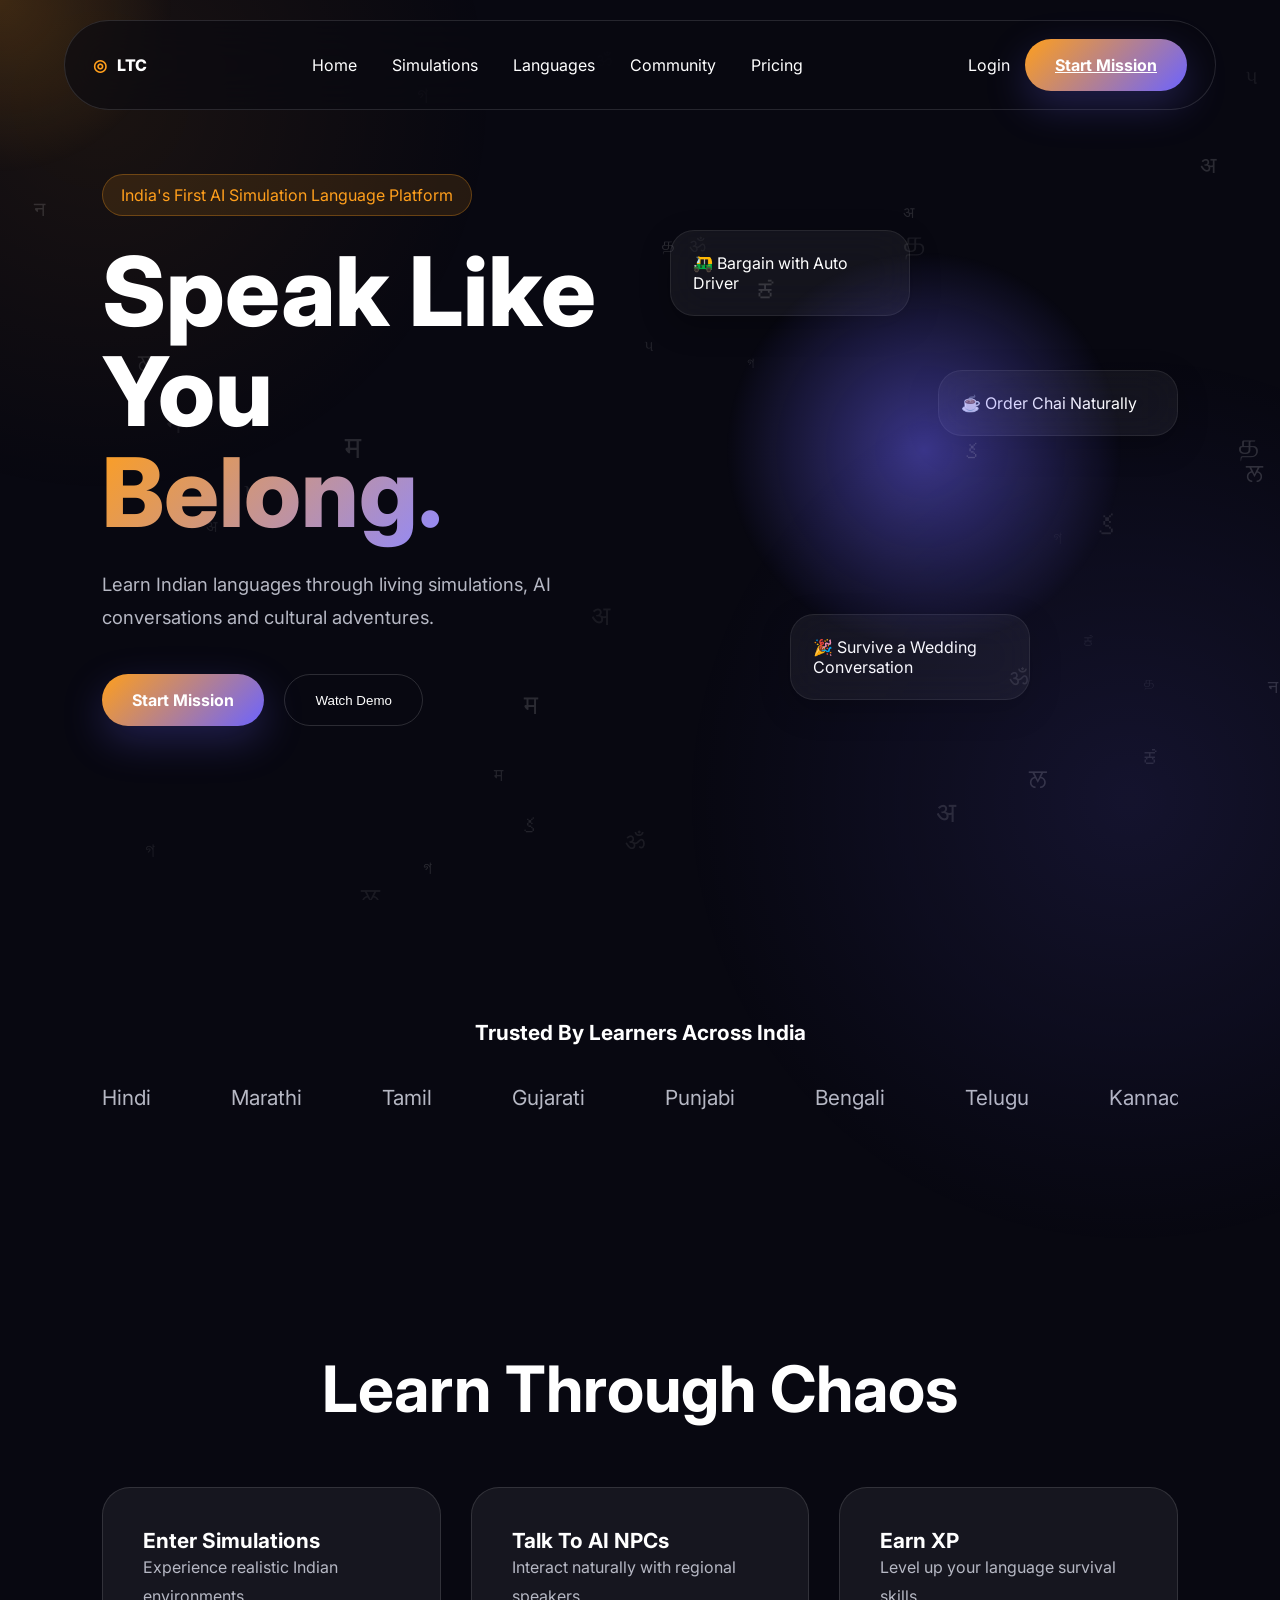
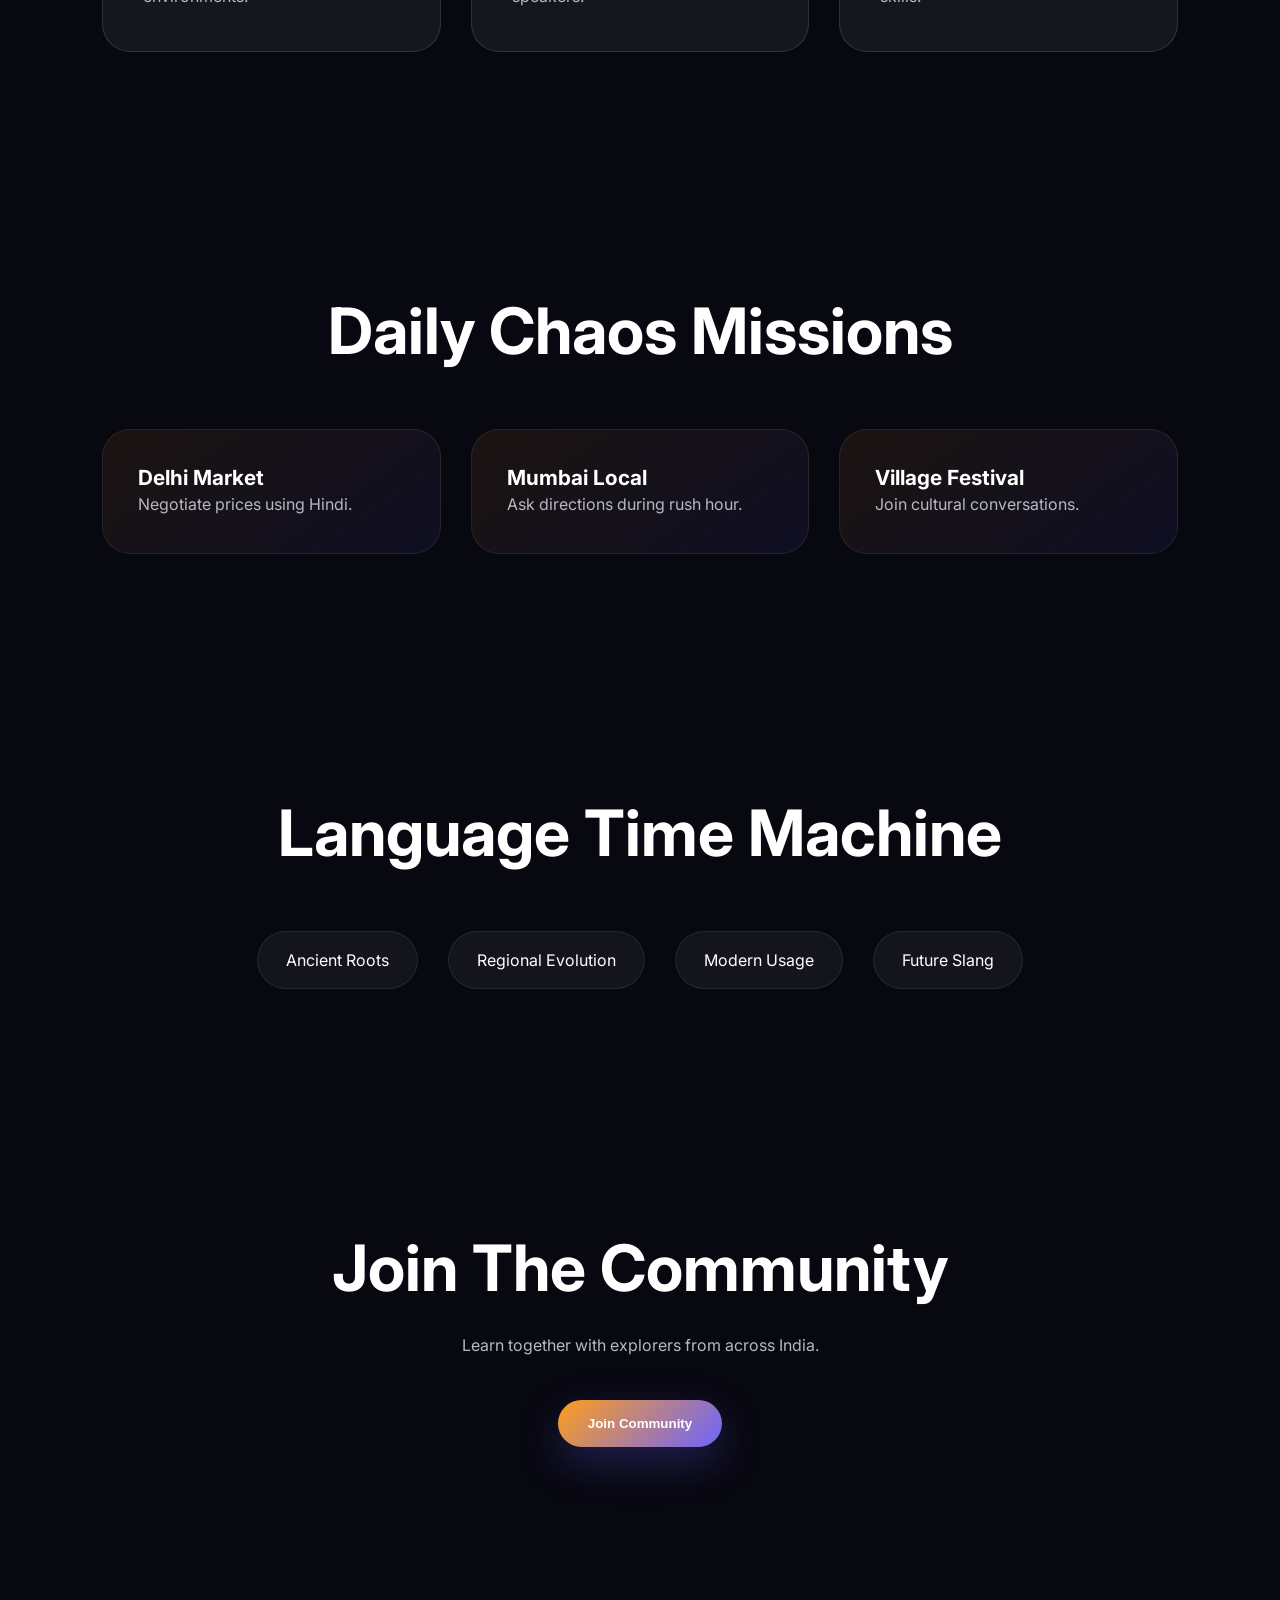
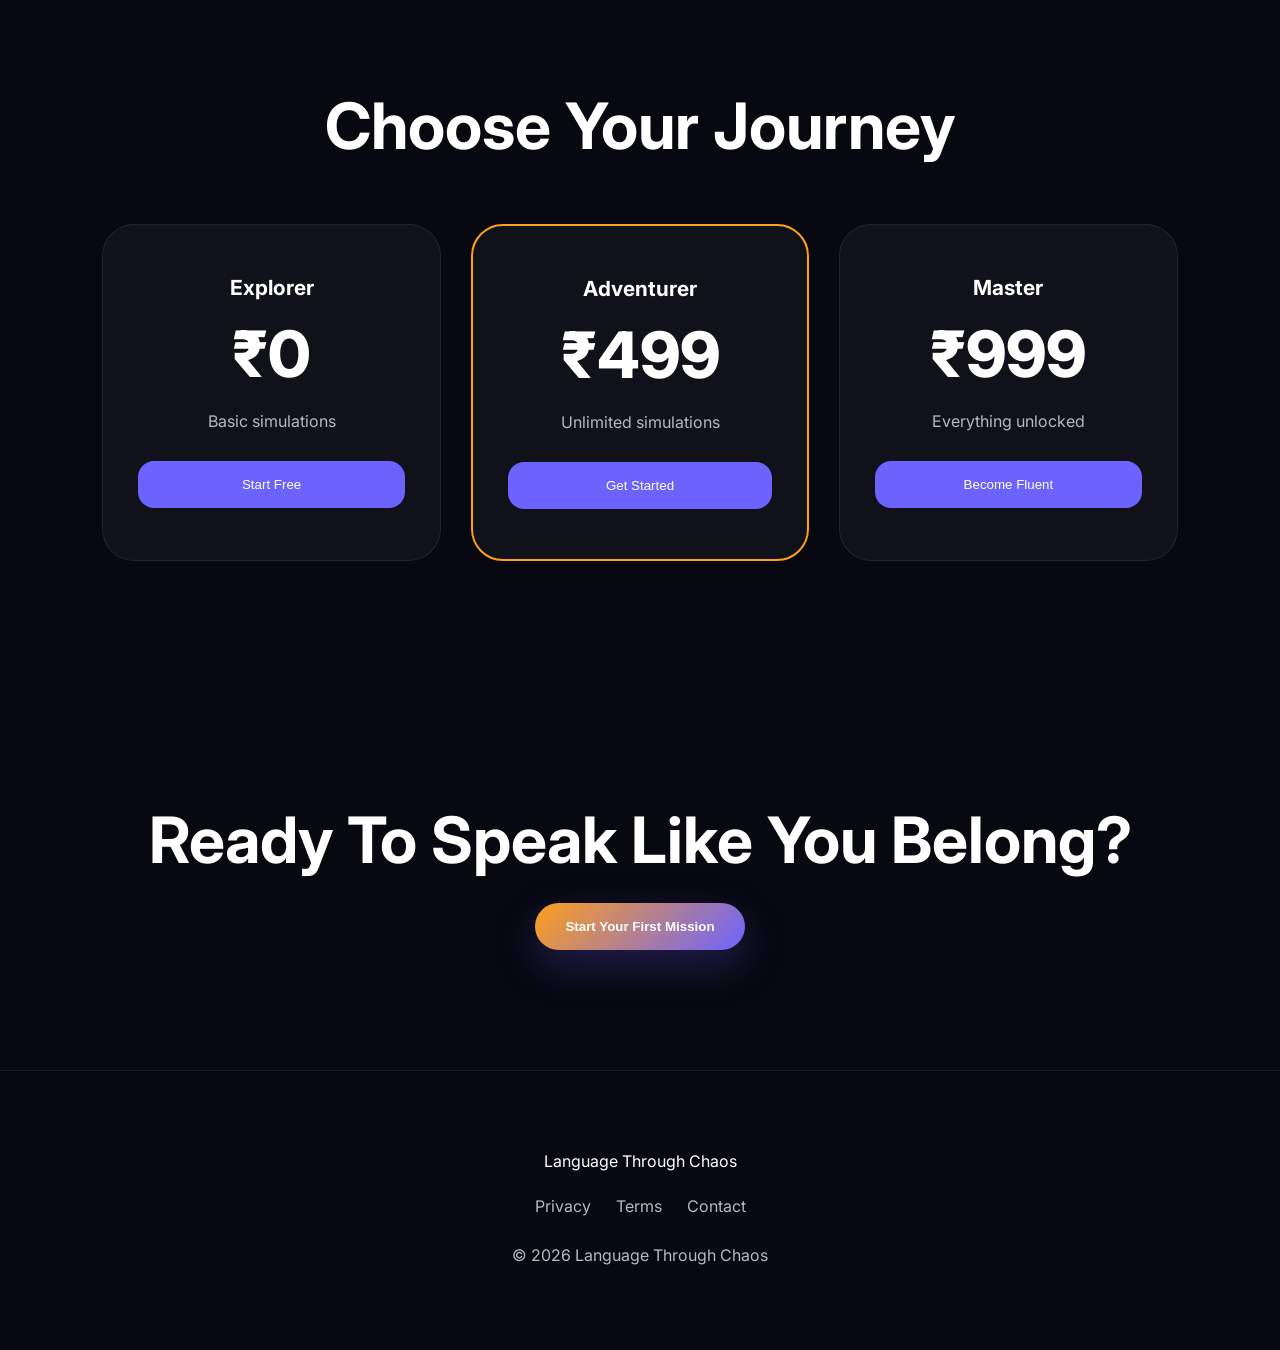
==== index.html @ 4523cd5f "Initial commit" ====
<!DOCTYPE html>
<html lang="en">

<head>

<meta charset="UTF-8">
<meta name="viewport" content="width=device-width, initial-scale=1.0">

<title>Language Through Chaos</title>

<link rel="stylesheet" href="css/style.css">
<link rel="stylesheet" href="css/animations.css">
<link rel="stylesheet" href="css/responsive.css">

<link rel="preconnect" href="https://fonts.googleapis.com">
<link href="https://fonts.googleapis.com/css2?family=Inter:wght@300;400;500;600;700;800&display=swap" rel="stylesheet">

</head>

<body>

<div class="noise"></div>

<div class="cursor-glow"></div>

<!-- NAVBAR -->

<nav class="navbar">

<div class="logo">

<span class="logo-icon">◎</span>
<span>LTC</span>

</div>

<ul class="nav-links">

<li><a href="#">Home</a></li>
<li><a href="#">Simulations</a></li>
<li><a href="#">Languages</a></li>
<li><a href="#">Community</a></li>
<li><a href="#">Pricing</a></li>

</ul>

<div class="nav-buttons">

<a href="pages/login.html"
class="ghost-btn nav-link-btn">
Login
</a>

<a href="pages/signup.html" class="primary-btn">
Start Mission
</a>

</div>

<div class="hamburger">

<span></span>
<span></span>
<span></span>

</div>

</nav>

<!-- HERO -->

<section class="hero">

<div class="hero-content">

<div class="badge">

India's First AI Simulation Language Platform

</div>

<h1>

Speak Like You
<span>Belong.</span>

</h1>

<p>

Learn Indian languages through living simulations,
AI conversations and cultural adventures.

</p>

<div class="hero-buttons">

<a href="pages/signup.html"
class="primary-btn nav-link-btn">
Start Mission
</a>

<button class="secondary-btn">
Watch Demo
</button>

</div>

</div>

<div class="hero-visual">

<div class="floating-card card1">

🛺 Bargain with Auto Driver

</div>

<div class="floating-card card2">

☕ Order Chai Naturally

</div>

<div class="floating-card card3">

🎉 Survive a Wedding Conversation

</div>

<div class="hero-orb"></div>

</div>

</section>

<!-- TRUST SECTION -->

<section class="trusted">

<h3>Trusted By Learners Across India</h3>

<div class="marquee">

<div class="marquee-track">

<span>Hindi</span>
<span>Marathi</span>
<span>Tamil</span>
<span>Gujarati</span>
<span>Punjabi</span>
<span>Bengali</span>
<span>Telugu</span>
<span>Kannada</span>

</div>

</div>

</section>

<!-- FEATURES -->

<section class="features">

<h2>Learn Through Chaos</h2>

<div class="feature-grid">

<div class="feature-card">

<h3>Enter Simulations</h3>

<p>

Experience realistic Indian environments.

</p>

</div>

<div class="feature-card">

<h3>Talk To AI NPCs</h3>

<p>

Interact naturally with regional speakers.

</p>

</div>

<div class="feature-card">

<h3>Earn XP</h3>

<p>

Level up your language survival skills.

</p>

</div>

</div>

</section>

<!-- CHAOS MISSIONS -->

<section class="missions">

<h2>Daily Chaos Missions</h2>

<div class="mission-grid">

<div class="mission-card">

<h3>Delhi Market</h3>

<p>

Negotiate prices using Hindi.

</p>

</div>

<div class="mission-card">

<h3>Mumbai Local</h3>

<p>

Ask directions during rush hour.

</p>

</div>

<div class="mission-card">

<h3>Village Festival</h3>

<p>

Join cultural conversations.

</p>

</div>

</div>

</section>

<!-- TIMELINE -->

<section class="timeline">

<h2>Language Time Machine</h2>

<div class="timeline-wrapper">

<div class="timeline-item">

Ancient Roots

</div>

<div class="timeline-item">

Regional Evolution

</div>

<div class="timeline-item">

Modern Usage

</div>

<div class="timeline-item">

Future Slang

</div>

</div>

</section>

<!-- COMMUNITY -->

<section class="community">

<h2>Join The Community</h2>

<p>

Learn together with explorers from across India.

</p>

<button class="primary-btn">

Join Community

</button>

</section>

<!-- PRICING -->

<section class="pricing">

<h2>Choose Your Journey</h2>

<div class="pricing-grid">

<div class="price-card">

<h3>Explorer</h3>

<h1>₹0</h1>

<p>Basic simulations</p>

<button>Start Free</button>

</div>

<div class="price-card featured">

<h3>Adventurer</h3>

<h1>₹499</h1>

<p>Unlimited simulations</p>

<button>Get Started</button>

</div>

<div class="price-card">

<h3>Master</h3>

<h1>₹999</h1>

<p>Everything unlocked</p>

<button>Become Fluent</button>

</div>

</div>

</section>

<!-- CTA -->

<section class="final-cta">

<h2>

Ready To Speak Like You Belong?

</h2>

<button class="primary-btn">

Start Your First Mission

</button>

</section>

<!-- FOOTER -->

<footer>

<div class="footer-logo">

Language Through Chaos

</div>

<div class="footer-links">

<a href="#">Privacy</a>
<a href="#">Terms</a>
<a href="#">Contact</a>

</div>

<p>

© 2026 Language Through Chaos

</p>

</footer>

<script src="js/app.js"></script>
<script src="js/animations.js"></script>
<script src="js/particles.js"></script>

</body>
</html>
---- css/style.css ----
/* ==========================================
   LTC DESIGN SYSTEM
========================================== */

:root{

    --bg:#080811;
    --surface:#11111c;
    --surface-2:#181825;

    --saffron:#ff9f1c;
    --saffron-light:#ffbf69;

    --indigo:#6c63ff;
    --indigo-light:#9089ff;

    --text:#ffffff;
    --text-soft:#b6b8c4;

    --success:#18d26e;

    --glass:rgba(255,255,255,.06);
    --glass-border:rgba(255,255,255,.12);

    --shadow:
    0 10px 30px rgba(0,0,0,.3);

    --radius-sm:12px;
    --radius-md:20px;
    --radius-lg:32px;

    --container:1300px;

    --transition:.35s ease;

}

/* ==========================================
   RESET
========================================== */

*{
    margin:0;
    padding:0;
    box-sizing:border-box;
}

html{
    scroll-behavior:smooth;
}

body{

    background:var(--bg);
    color:var(--text);

    font-family:
    'Inter',
    sans-serif;

    overflow-x:hidden;
    position:relative;
}

/* ==========================================
   NOISE TEXTURE
========================================== */

.noise{

    position:fixed;

    inset:0;

    pointer-events:none;

    opacity:.05;

    background-image:
    url("https://www.transparenttextures.com/patterns/noise-pattern-with-subtle-cross-lines.png");

    z-index:9999;
}

/* ==========================================
   CONTAINER
========================================== */

section{

    width:100%;

    padding:
    120px 8%;
}

.container{

    max-width:var(--container);
    margin:auto;
}

/* ==========================================
   CURSOR GLOW
========================================== */

.cursor-glow{

    width:350px;
    height:350px;

    border-radius:50%;

    background:
    radial-gradient(
    circle,
    rgba(255,159,28,.18),
    transparent 70%
    );

    position:fixed;

    pointer-events:none;

    left:0;
    top:0;

    transform:
    translate(-50%,-50%);

    z-index:0;
}

/* ==========================================
   TYPOGRAPHY
========================================== */

h1{

    font-size:
    clamp(3rem,8vw,6rem);

    line-height:1.05;

    font-weight:800;
}

h2{

    font-size:
    clamp(2rem,5vw,4rem);

    text-align:center;

    margin-bottom:25px;
}

h3{

    font-size:1.3rem;
    font-weight:700;
}

p{

    color:var(--text-soft);

    line-height:1.8;
}

/* ==========================================
   BUTTONS
========================================== */

button{

    border:none;
    outline:none;

    cursor:pointer;

    transition:
    var(--transition);
}

.primary-btn{

    background:
    linear-gradient(
    135deg,
    var(--saffron),
    var(--indigo)
    );

    color:white;

    padding:
    16px 30px;

    border-radius:999px;

    font-weight:700;

    box-shadow:
    0 15px 40px rgba(108,99,255,.25);
}

.primary-btn:hover{

    transform:
    translateY(-4px)
    scale(1.03);
}

.secondary-btn{

    background:transparent;

    border:
    1px solid rgba(255,255,255,.15);

    color:white;

    padding:
    16px 30px;

    border-radius:999px;
}

.secondary-btn:hover{

    background:
    rgba(255,255,255,.06);
}

.ghost-btn{

    background:none;
    color:white;
}

/* ==========================================
   NAVBAR
========================================== */

.navbar{

    position:fixed;

    top:20px;
    left:50%;

    transform:
    translateX(-50%);

    width:90%;

    max-width:1300px;

    display:flex;
    align-items:center;
    justify-content:space-between;

    padding:
    18px 28px;

    z-index:1000;

    backdrop-filter:
    blur(20px);

    background:
    rgba(10,10,18,.65);

    border:
    1px solid rgba(255,255,255,.08);

    border-radius:999px;
}

.logo{

    display:flex;
    align-items:center;
    gap:10px;

    font-weight:800;
}

.logo-icon{

    color:var(--saffron);
}

.nav-links{

    list-style:none;

    display:flex;
    gap:35px;
}

.nav-links a{

    text-decoration:none;

    color:white;

    position:relative;
}

.nav-links a::after{

    content:"";

    position:absolute;

    bottom:-6px;
    left:0;

    width:0;
    height:2px;

    background:var(--saffron);

    transition:.3s;
}

.nav-links a:hover::after{

    width:100%;
}

.nav-buttons{

    display:flex;
    gap:15px;
}

.hamburger{

    display:none;

    flex-direction:column;
    gap:5px;
}

.hamburger span{

    width:25px;
    height:2px;

    background:white;
}

/* ==========================================
   HERO
========================================== */

.hero{

    min-height:100vh;

    display:grid;

    grid-template-columns:
    1fr 1fr;

    align-items:center;

    gap:80px;
}

.hero-content{

    z-index:5;
}

.badge{

    display:inline-block;

    margin-bottom:25px;

    padding:
    10px 18px;

    border-radius:999px;

    background:
    rgba(255,159,28,.12);

    border:
    1px solid rgba(255,159,28,.3);

    color:var(--saffron);
}

.hero h1 span{

    background:
    linear-gradient(
    135deg,
    var(--saffron),
    var(--indigo-light)
    );

    -webkit-background-clip:text;
    color:transparent;
}

.hero p{

    margin:
    25px 0 40px;

    max-width:600px;

    font-size:1.15rem;
}

.hero-buttons{

    display:flex;
    gap:20px;
}

/* ==========================================
   HERO VISUAL
========================================== */

.hero-visual{

    position:relative;

    height:650px;
}

.hero-orb{

    width:450px;
    height:450px;

    border-radius:50%;

    background:
    radial-gradient(
    circle,
    rgba(108,99,255,.5),
    transparent 70%
    );

    position:absolute;

    left:50%;
    top:50%;

    transform:
    translate(-50%,-50%);
}

.floating-card{

    position:absolute;

    background:
    rgba(255,255,255,.05);

    backdrop-filter:
    blur(20px);

    border:
    1px solid rgba(255,255,255,.08);

    border-radius:24px;

    padding:
    22px;

    width:240px;

    box-shadow:
    var(--shadow);
}

.card1{
    top:80px;
    left:0;
}

.card2{
    right:0;
    top:220px;
}

.card3{
    bottom:50px;
    left:120px;
}

/* ==========================================
   TRUST SECTION
========================================== */

.trusted{

    text-align:center;
}

.marquee{

    margin-top:40px;

    overflow:hidden;
}

.marquee-track{

    display:flex;

    gap:80px;

    white-space:nowrap;

    color:var(--text-soft);

    font-size:1.3rem;
}

/* ==========================================
   FEATURES
========================================== */

.feature-grid{

    display:grid;

    grid-template-columns:
    repeat(3,1fr);

    gap:30px;

    margin-top:60px;
}

.feature-card{

    padding:40px;

    background:
    var(--glass);

    border:
    1px solid var(--glass-border);

    border-radius:28px;

    transition:.35s;
}

.feature-card:hover{

    transform:
    translateY(-10px);

    border-color:
    rgba(255,159,28,.4);
}

/* ==========================================
   MISSIONS
========================================== */

.mission-grid{

    display:grid;

    grid-template-columns:
    repeat(3,1fr);

    gap:30px;

    margin-top:60px;
}

.mission-card{

    padding:35px;

    border-radius:28px;

    background:
    linear-gradient(
    145deg,
    rgba(255,159,28,.08),
    rgba(108,99,255,.08)
    );

    border:
    1px solid rgba(255,255,255,.08);
}

/* ==========================================
   TIMELINE
========================================== */

.timeline-wrapper{

    display:flex;

    justify-content:center;

    gap:30px;

    flex-wrap:wrap;

    margin-top:60px;
}

.timeline-item{

    padding:
    18px 28px;

    border-radius:999px;

    background:
    rgba(255,255,255,.05);

    border:
    1px solid rgba(255,255,255,.08);
}

/* ==========================================
   COMMUNITY
========================================== */

.community{

    text-align:center;
}

.community p{

    max-width:700px;

    margin:
    auto auto 40px;
}

/* ==========================================
   PRICING
========================================== */

.pricing-grid{

    display:grid;

    grid-template-columns:
    repeat(3,1fr);

    gap:30px;

    margin-top:60px;
}

.price-card{

    text-align:center;

    padding:50px 35px;

    border-radius:32px;

    background:
    rgba(255,255,255,.04);

    border:
    1px solid rgba(255,255,255,.08);
}

.price-card h1{

    font-size:4rem;

    margin:20px 0;
}

.price-card button{

    margin-top:25px;

    width:100%;

    padding:16px;

    border-radius:16px;

    background:
    var(--indigo);

    color:white;
}

.featured{

    border:
    2px solid var(--saffron);

    transform:
    scale(1.05);
}

/* ==========================================
   CTA
========================================== */

.final-cta{

    text-align:center;
}

/* ==========================================
   FOOTER
========================================== */

footer{

    padding:80px 8%;

    border-top:
    1px solid rgba(255,255,255,.08);

    text-align:center;
}

.footer-links{

    display:flex;
    justify-content:center;
    gap:25px;

    margin:
    25px 0;
}

.footer-links a{

    text-decoration:none;
    color:var(--text-soft);
}
.active{
    opacity:1 !important;
}

.nav-links a.active{
    color:var(--saffron);
}
/* ==========================================
   AUTH PAGES
========================================== */

.auth-container{

    min-height:100vh;

    display:grid;

    grid-template-columns:
    1fr 1fr;
}

.auth-left{

    position:relative;

    overflow:hidden;

    display:flex;

    justify-content:center;
    align-items:center;

    padding:80px;
}

.auth-brand{

    max-width:500px;

    z-index:5;
}

.auth-brand h1{

    margin-bottom:20px;
}

.auth-orb{

    position:absolute;

    width:500px;
    height:500px;

    border-radius:50%;

    background:
    radial-gradient(
    circle,
    rgba(255,159,28,.35),
    transparent 70%
    );

    animation:
    pulseOrb 8s infinite;
}

.auth-right{

    display:flex;

    justify-content:center;
    align-items:center;

    padding:40px;
}

.auth-card{

    width:100%;

    max-width:500px;

    padding:50px;

    background:
    rgba(255,255,255,.05);

    backdrop-filter:
    blur(20px);

    border:
    1px solid rgba(255,255,255,.08);

    border-radius:32px;
}

.auth-card h2{

    text-align:left;
}

.auth-card p{

    margin-bottom:30px;
}

.auth-card form{

    display:flex;

    flex-direction:column;

    gap:18px;
}

.auth-card input{

    width:100%;

    padding:18px;

    border:none;

    outline:none;

    border-radius:16px;

    background:
    rgba(255,255,255,.06);

    color:white;
}

.auth-card input::placeholder{

    color:#b6b8c4;
}

.auth-card button{

    margin-top:10px;
}

.divider{

    text-align:center;

    margin:30px 0;

    color:#9ca3af;
}

.social-auth{

    display:flex;

    gap:15px;
}

.social-btn{

    flex:1;

    padding:16px;

    border-radius:14px;

    background:
    rgba(255,255,255,.06);

    color:white;

    border:
    1px solid rgba(255,255,255,.08);
}

.auth-footer{

    text-align:center;

    margin-top:30px;
}

.auth-footer a{

    color:var(--saffron);

    text-decoration:none;
}
.otp-inputs{

display:flex;
gap:12px;
margin:30px 0;
}

.otp-inputs input{

width:60px;
height:60px;

text-align:center;

font-size:1.4rem;

border-radius:12px;

background:
rgba(255,255,255,.05);

color:white;

border:none;
}
/* =====================================
   DASHBOARD
===================================== */

.dashboard{

display:grid;
grid-template-columns:280px 1fr;

min-height:100vh;
}

/* SIDEBAR */

.sidebar{

padding:30px;

border-right:
1px solid rgba(255,255,255,.08);

background:
rgba(255,255,255,.02);
}

.sidebar-logo{

margin-bottom:50px;
}

.sidebar nav{

display:flex;
flex-direction:column;
gap:15px;
}

.sidebar nav a{

text-decoration:none;

padding:15px 20px;

border-radius:14px;

color:white;
}

.sidebar nav a:hover,
.active-link{

background:
rgba(255,255,255,.06);
}

/* MAIN */

.dashboard-main{

padding:40px;
}

.topbar{

display:flex;

justify-content:space-between;
align-items:center;

margin-bottom:40px;
}

.profile-chip{

width:50px;
height:50px;

border-radius:50%;

display:flex;
align-items:center;
justify-content:center;

background:
linear-gradient(
135deg,
var(--saffron),
var(--indigo)
);

font-weight:700;
}

/* STATS */

.stats-grid{

display:grid;

grid-template-columns:
repeat(4,1fr);

gap:20px;
}

.stat-card{

padding:25px;

background:
rgba(255,255,255,.04);

border:
1px solid rgba(255,255,255,.08);

border-radius:24px;
}

/* MISSION */

.mission-banner{

display:flex;

justify-content:space-between;
align-items:center;

padding:40px;

border-radius:30px;

background:
linear-gradient(
135deg,
rgba(255,159,28,.15),
rgba(108,99,255,.15)
);
}

.mission-tag{

display:inline-block;

padding:8px 14px;

border-radius:999px;

background:
rgba(255,255,255,.1);

font-size:.8rem;

margin-bottom:15px;
}

/* LANGUAGE */

.language-grid{

display:grid;

grid-template-columns:
repeat(3,1fr);

gap:20px;
}

.language-card{

padding:25px;

border-radius:24px;

background:
rgba(255,255,255,.04);
}

.progress-bar{

height:12px;

background:
rgba(255,255,255,.08);

border-radius:999px;

margin:15px 0;
}

.progress-bar div{

height:100%;

border-radius:999px;

background:
linear-gradient(
90deg,
var(--saffron),
var(--indigo)
);
}

/* CHAOS */

.chaos-grid{

display:grid;

grid-template-columns:
repeat(3,1fr);

gap:20px;
}

.chaos-card{

padding:30px;

border-radius:24px;

background:
rgba(255,255,255,.04);

border:
1px solid rgba(255,255,255,.08);
}

/* AI TUTOR */

.ai-tutor{

padding:40px;

display:flex;

justify-content:space-between;
align-items:center;

border-radius:30px;

background:
rgba(255,255,255,.05);
}

/* ACHIEVEMENTS */

.achievement-grid{

display:grid;

grid-template-columns:
repeat(4,1fr);

gap:20px;
}

.achievement-card{

padding:25px;

text-align:center;

border-radius:24px;

background:
rgba(255,255,255,.04);
}
/* =====================================
   SIMULATION UI
===================================== */

.simulation-layout{

display:grid;

grid-template-columns:
280px 1fr 280px;

min-height:100vh;
}

/* LEFT */

.mission-sidebar{

padding:25px;

border-right:
1px solid rgba(255,255,255,.08);

background:
rgba(255,255,255,.03);
}

.objective-list{

margin-top:30px;

display:flex;
flex-direction:column;
gap:15px;
}

.objective{

padding:14px;

border-radius:14px;

background:
rgba(255,255,255,.04);
}

.completed{

border-left:
4px solid #18d26e;
}

.xp-card{

margin-top:40px;

padding:25px;

border-radius:24px;

background:
linear-gradient(
135deg,
rgba(255,159,28,.15),
rgba(108,99,255,.15)
);
}

/* CENTER */

.simulation-main{

padding:30px;

display:flex;

flex-direction:column;
}

.scene-header{

display:flex;

justify-content:space-between;
align-items:center;
}

.scene-status{

padding:10px 18px;

border-radius:999px;

background:
rgba(255,255,255,.08);
}

.chat-area{

flex:1;

margin:30px 0;

display:flex;
flex-direction:column;
gap:20px;
}

.npc-message,
.user-message{

max-width:70%;

padding:18px 22px;

border-radius:20px;
}

.npc-message{

background:
rgba(255,255,255,.05);

align-self:flex-start;
}

.user-message{

background:
linear-gradient(
135deg,
var(--saffron),
var(--indigo)
);

align-self:flex-end;
}

.hint-panel{

padding:18px;

margin-bottom:20px;

border-radius:18px;

background:
rgba(255,255,255,.05);
}

.chat-input{

display:flex;

gap:15px;
}

.chat-input input{

flex:1;

padding:18px;

border:none;

outline:none;

border-radius:16px;

background:
rgba(255,255,255,.05);

color:white;
}

.voice-btn{

width:60px;
height:60px;

border-radius:50%;

background:
rgba(255,255,255,.08);

color:white;
}

/* RIGHT */

.simulation-insights{

padding:25px;

border-left:
1px solid rgba(255,255,255,.08);

background:
rgba(255,255,255,.03);

display:flex;
flex-direction:column;
gap:20px;
}

.insight-card{

padding:25px;

border-radius:24px;

background:
rgba(255,255,255,.04);
}
.nav-link-btn{

display:inline-flex;

align-items:center;
justify-content:center;

text-decoration:none;

color:white;
}
.achievement-card{

    background:#11111c;

    border:1px solid rgba(255,255,255,.08);

    padding:28px;

    border-radius:24px;

    position:relative;

    overflow:hidden;

    transition:.35s;
}

.achievement-card:hover{

    transform:translateY(-10px);

    border-color:#ff9f1c;
}

.legendary{

    background:
    linear-gradient(
    145deg,
    rgba(255,159,28,.15),
    rgba(108,99,255,.15)
    );
}

.achievement-icon{

    width:70px;
    height:70px;

    display:flex;
    align-items:center;
    justify-content:center;

    border-radius:18px;

    font-size:2rem;

    background:
    rgba(255,255,255,.06);
}

.rarity{

    color:#ff9f1c;
    font-weight:700;
}

.achievement-progress{

    margin-top:20px;

    height:10px;

    background:#222;

    border-radius:999px;
}

.progress-fill{

    width:80%;

    height:100%;

    border-radius:999px;

    background:
    linear-gradient(
    90deg,
    #ff9f1c,
    #6c63ff
    );
}
.achievement-card{

    background:#11111c;

    border:1px solid rgba(255,255,255,.08);

    padding:28px;

    border-radius:24px;

    position:relative;

    overflow:hidden;

    transition:.35s;
}

.achievement-card:hover{

    transform:translateY(-10px);

    border-color:#ff9f1c;
}

.legendary{

    background:
    linear-gradient(
    145deg,
    rgba(255,159,28,.15),
    rgba(108,99,255,.15)
    );
}

.achievement-icon{

    width:70px;
    height:70px;

    display:flex;
    align-items:center;
    justify-content:center;

    border-radius:18px;

    font-size:2rem;

    background:
    rgba(255,255,255,.06);
}

.rarity{

    color:#ff9f1c;
    font-weight:700;
}

.achievement-progress{

    margin-top:20px;

    height:10px;

    background:#222;

    border-radius:999px;
}

.progress-fill{

    width:80%;

    height:100%;

    border-radius:999px;

    background:
    linear-gradient(
    90deg,
    #ff9f1c,
    #6c63ff
    );
}
---- css/animations.css ----
/* ==========================================
   GLOBAL TRANSITIONS
========================================== */

*{
    transition:
    transform .35s ease,
    background .35s ease,
    border-color .35s ease,
    opacity .35s ease;
}

/* ==========================================
   FLOATING HERO CARDS
========================================== */

.card1{
    animation:
    floatOne 7s ease-in-out infinite;
}

.card2{
    animation:
    floatTwo 8s ease-in-out infinite;
}

.card3{
    animation:
    floatThree 6s ease-in-out infinite;
}

@keyframes floatOne{

    0%{
        transform:
        translateY(0px)
        rotate(0deg);
    }

    50%{
        transform:
        translateY(-25px)
        rotate(2deg);
    }

    100%{
        transform:
        translateY(0px)
        rotate(0deg);
    }
}

@keyframes floatTwo{

    0%{
        transform:
        translateY(0px)
        rotate(0deg);
    }

    50%{
        transform:
        translateY(-20px)
        rotate(-2deg);
    }

    100%{
        transform:
        translateY(0px)
        rotate(0deg);
    }
}

@keyframes floatThree{

    0%{
        transform:
        translateY(0px);
    }

    50%{
        transform:
        translateY(-30px);
    }

    100%{
        transform:
        translateY(0px);
    }
}

/* ==========================================
   HERO ORB BREATHING
========================================== */

.hero-orb{

    animation:
    pulseOrb 8s ease-in-out infinite;
}

@keyframes pulseOrb{

    0%{

        transform:
        translate(-50%,-50%)
        scale(1);

        opacity:.7;
    }

    50%{

        transform:
        translate(-50%,-50%)
        scale(1.15);

        opacity:1;
    }

    100%{

        transform:
        translate(-50%,-50%)
        scale(1);

        opacity:.7;
    }
}

/* ==========================================
   HERO TITLE GLOW
========================================== */

.hero h1 span{

    animation:
    textGlow 4s ease-in-out infinite;
}

@keyframes textGlow{

    0%{

        filter:
        drop-shadow(0 0 10px rgba(255,159,28,.3));
    }

    50%{

        filter:
        drop-shadow(0 0 25px rgba(108,99,255,.6));
    }

    100%{

        filter:
        drop-shadow(0 0 10px rgba(255,159,28,.3));
    }
}

/* ==========================================
   BUTTON SHIMMER
========================================== */

.primary-btn{

    position:relative;
    overflow:hidden;
}

.primary-btn::before{

    content:"";

    position:absolute;

    top:0;
    left:-120%;

    width:60%;
    height:100%;

    background:
    linear-gradient(
    90deg,
    transparent,
    rgba(255,255,255,.4),
    transparent
    );

    transform:
    skewX(-25deg);
}

.primary-btn:hover::before{

    animation:
    shimmer .8s linear;
}

@keyframes shimmer{

    from{
        left:-120%;
    }

    to{
        left:160%;
    }
}

/* ==========================================
   MAGNETIC CARD FEEL
========================================== */

.feature-card,
.mission-card,
.price-card{

    transform-style:
    preserve-3d;
}

.feature-card:hover,
.mission-card:hover,
.price-card:hover{

    transform:
    translateY(-12px)
    scale(1.02);

    box-shadow:
    0 20px 50px rgba(0,0,0,.35);
}

/* ==========================================
   GLASS HIGHLIGHT SWEEP
========================================== */

.feature-card,
.mission-card{

    position:relative;
    overflow:hidden;
}

.feature-card::before,
.mission-card::before{

    content:"";

    position:absolute;

    top:0;
    left:-150%;

    width:80px;
    height:100%;

    background:
    linear-gradient(
    90deg,
    transparent,
    rgba(255,255,255,.08),
    transparent
    );

    transform:
    skewX(-25deg);
}

.feature-card:hover::before,
.mission-card:hover::before{

    animation:
    sweep 1s linear;
}

@keyframes sweep{

    from{
        left:-150%;
    }

    to{
        left:180%;
    }
}

/* ==========================================
   MARQUEE
========================================== */

.marquee-track{

    animation:
    marqueeMove 25s linear infinite;
}

@keyframes marqueeMove{

    from{
        transform:
        translateX(0);
    }

    to{
        transform:
        translateX(-50%);
    }
}

/* ==========================================
   SECTION FADE IN
========================================== */

.reveal{

    opacity:0;

    transform:
    translateY(70px);

    transition:
    1s ease;
}

.reveal.active{

    opacity:1;

    transform:
    translateY(0);
}

/* ==========================================
   SCALE REVEAL
========================================== */

.scale-reveal{

    opacity:0;

    transform:
    scale(.8);

    transition:
    .9s ease;
}

.scale-reveal.active{

    opacity:1;

    transform:
    scale(1);
}

/* ==========================================
   ROTATE REVEAL
========================================== */

.rotate-reveal{

    opacity:0;

    transform:
    rotate(8deg)
    translateY(60px);

    transition:
    .9s ease;
}

.rotate-reveal.active{

    opacity:1;

    transform:
    rotate(0)
    translateY(0);
}

/* ==========================================
   PRICING CARD FLOAT
========================================== */

.featured{

    animation:
    featuredFloat 5s ease-in-out infinite;
}

@keyframes featuredFloat{

    0%{
        transform:
        translateY(0)
        scale(1.05);
    }

    50%{
        transform:
        translateY(-15px)
        scale(1.05);
    }

    100%{
        transform:
        translateY(0)
        scale(1.05);
    }
}

/* ==========================================
   CTA BUTTON PULSE
========================================== */

.final-cta .primary-btn{

    animation:
    pulseButton 2.5s infinite;
}

@keyframes pulseButton{

    0%{

        box-shadow:
        0 0 0 0 rgba(255,159,28,.5);
    }

    70%{

        box-shadow:
        0 0 0 25px rgba(255,159,28,0);
    }

    100%{

        box-shadow:
        0 0 0 0 rgba(255,159,28,0);
    }
}

/* ==========================================
   NAVBAR APPEAR
========================================== */

.navbar{

    animation:
    navDrop .8s ease;
}

@keyframes navDrop{

    from{

        opacity:0;

        transform:
        translateX(-50%)
        translateY(-40px);
    }

    to{

        opacity:1;

        transform:
        translateX(-50%)
        translateY(0);
    }
}

/* ==========================================
   BACKGROUND GRADIENT MOTION
========================================== */

body::before{

    content:"";

    position:fixed;

    width:800px;
    height:800px;

    top:-300px;
    left:-300px;

    border-radius:50%;

    background:
    radial-gradient(
    circle,
    rgba(255,159,28,.08),
    transparent 70%
    );

    animation:
    driftOne 20s linear infinite;

    pointer-events:none;
}

body::after{

    content:"";

    position:fixed;

    width:900px;
    height:900px;

    bottom:-350px;
    right:-300px;

    border-radius:50%;

    background:
    radial-gradient(
    circle,
    rgba(108,99,255,.12),
    transparent 70%
    );

    animation:
    driftTwo 25s linear infinite;

    pointer-events:none;
}

@keyframes driftOne{

    0%{
        transform:
        translate(0,0);
    }

    50%{
        transform:
        translate(100px,80px);
    }

    100%{
        transform:
        translate(0,0);
    }
}

@keyframes driftTwo{

    0%{
        transform:
        translate(0,0);
    }

    50%{
        transform:
        translate(-120px,-90px);
    }

    100%{
        transform:
        translate(0,0);
    }
}
---- css/responsive.css ----
/* ==========================================
   LARGE LAPTOPS
========================================== */

@media (max-width: 1400px){

    .hero{
        gap:60px;
    }

    .hero-visual{
        height:600px;
    }

    .hero-orb{
        width:400px;
        height:400px;
    }

}

/* ==========================================
   TABLETS
========================================== */

@media (max-width: 1100px){

    section{
        padding:100px 6%;
    }

    .hero{

        grid-template-columns:1fr;

        text-align:center;

        min-height:auto;

        padding-top:180px;
    }

    .hero-content{

        display:flex;
        flex-direction:column;
        align-items:center;
    }

    .hero p{
        max-width:700px;
    }

    .hero-buttons{
        justify-content:center;
        flex-wrap:wrap;
    }

    .hero-visual{

        height:500px;
        width:100%;
    }

    .feature-grid{

        grid-template-columns:
        repeat(2,1fr);
    }

    .mission-grid{

        grid-template-columns:
        repeat(2,1fr);
    }

    .pricing-grid{

        grid-template-columns:1fr;
        max-width:650px;
        margin:auto;
        gap:25px;
    }

    .featured{
        transform:none;
    }

}

/* ==========================================
   MOBILE NAVIGATION
========================================== */

@media (max-width: 900px){

    .nav-links,
    .nav-buttons{
        display:none;
    }

    .hamburger{
        display:flex;
        cursor:pointer;
    }

    .navbar{

        width:95%;

        padding:
        18px 22px;
    }

}

/* ==========================================
   MOBILE
========================================== */

@media (max-width: 768px){

    section{

        padding:
        80px 5%;
    }

    h1{

        font-size:
        clamp(2.8rem,10vw,4rem);
    }

    h2{

        font-size:
        clamp(2rem,7vw,3rem);
    }

    .hero{

        padding-top:140px;
    }

    .hero-buttons{

        width:100%;

        flex-direction:column;
    }

    .hero-buttons button{

        width:100%;
    }

    .hero-visual{

        height:420px;
    }

    .hero-orb{

        width:280px;
        height:280px;
    }

    .floating-card{

        width:180px;

        padding:18px;

        font-size:.9rem;
    }

    .card1{
        top:30px;
        left:0;
    }

    .card2{
        right:0;
        top:150px;
    }

    .card3{
        left:50px;
        bottom:30px;
    }

    .feature-grid{

        grid-template-columns:1fr;
    }

    .mission-grid{

        grid-template-columns:1fr;
    }

    .timeline-wrapper{

        flex-direction:column;
        align-items:center;
    }

    .timeline-item{

        width:100%;
        max-width:320px;

        text-align:center;
    }

    .footer-links{

        flex-direction:column;
        gap:15px;
    }

}

/* ==========================================
   SMALL PHONES
========================================== */

@media (max-width: 540px){

    .navbar{

        top:12px;

        border-radius:24px;
    }

    .logo{

        font-size:.95rem;
    }

    .badge{

        font-size:.8rem;

        padding:
        8px 14px;
    }

    .hero p{

        font-size:1rem;
    }

    .floating-card{

        width:150px;

        font-size:.8rem;
    }

    .hero-visual{

        height:350px;
    }

    .price-card{

        padding:
        35px 20px;
    }

    .price-card h1{

        font-size:3rem;
    }

    .community p{

        font-size:.95rem;
    }

}

/* ==========================================
   EXTRA SMALL DEVICES
========================================== */

@media (max-width: 380px){

    h1{

        font-size:2.4rem;
    }

    h2{

        font-size:1.8rem;
    }

    .primary-btn,
    .secondary-btn{

        padding:
        14px 18px;

        font-size:.9rem;
    }

    .floating-card{

        width:130px;

        padding:12px;

        font-size:.75rem;
    }

}

/* ==========================================
   LANDSCAPE PHONES
========================================== */

@media (max-height: 500px)
and (orientation: landscape){

    .hero{

        min-height:auto;
        padding-top:120px;
    }

    .hero-visual{

        display:none;
    }

}

/* ==========================================
   MOBILE MENU PANEL
========================================== */

.mobile-menu{

    position:fixed;

    top:0;
    right:-100%;

    width:100%;
    height:100vh;

    background:
    rgba(8,8,17,.97);

    backdrop-filter:
    blur(30px);

    z-index:9999;

    display:flex;
    flex-direction:column;
    justify-content:center;
    align-items:center;

    gap:30px;

    transition:.45s ease;
}

.mobile-menu.active{

    right:0;
}

.mobile-menu a{

    color:white;

    text-decoration:none;

    font-size:1.4rem;

    font-weight:600;
}

.mobile-menu .primary-btn{

    margin-top:20px;
}

/* ==========================================
   MOBILE SAFE SPACING
========================================== */

html,
body{

    overflow-x:hidden;
}

img,
video,
canvas{

    max-width:100%;
    height:auto;
}

.feature-card,
.mission-card,
.price-card{

    min-width:0;
}

/* ==========================================
   TOUCH DEVICES
========================================== */

@media (hover:none){

    .feature-card:hover,
    .mission-card:hover,
    .price-card:hover{

        transform:none;
    }

    .primary-btn:hover{

        transform:none;
    }

}
@media(max-width:900px){

    .auth-container{

        grid-template-columns:1fr;
    }

    .auth-left{

        display:none;
    }

    .auth-right{

        min-height:100vh;
    }

}
@media(max-width:1100px){

.dashboard{

grid-template-columns:1fr;
}

.sidebar{

display:none;
}

.stats-grid,
.language-grid,
.chaos-grid,
.achievement-grid{

grid-template-columns:
repeat(2,1fr);
}

}

@media(max-width:768px){

.dashboard-main{

padding:20px;
}

.topbar{

flex-direction:column;
align-items:flex-start;
gap:20px;
}

.stats-grid,
.language-grid,
.chaos-grid,
.achievement-grid{

grid-template-columns:1fr;
}

.mission-banner,
.ai-tutor{

flex-direction:column;
gap:25px;
align-items:flex-start;
}

}
@media(max-width:1200px){

.simulation-layout{

grid-template-columns:
1fr;
}

.mission-sidebar,
.simulation-insights{

display:none;
}

}

@media(max-width:768px){

.chat-input{

flex-wrap:wrap;
}

.chat-input input{

width:100%;
}

.npc-message,
.user-message{

max-width:90%;
}

}
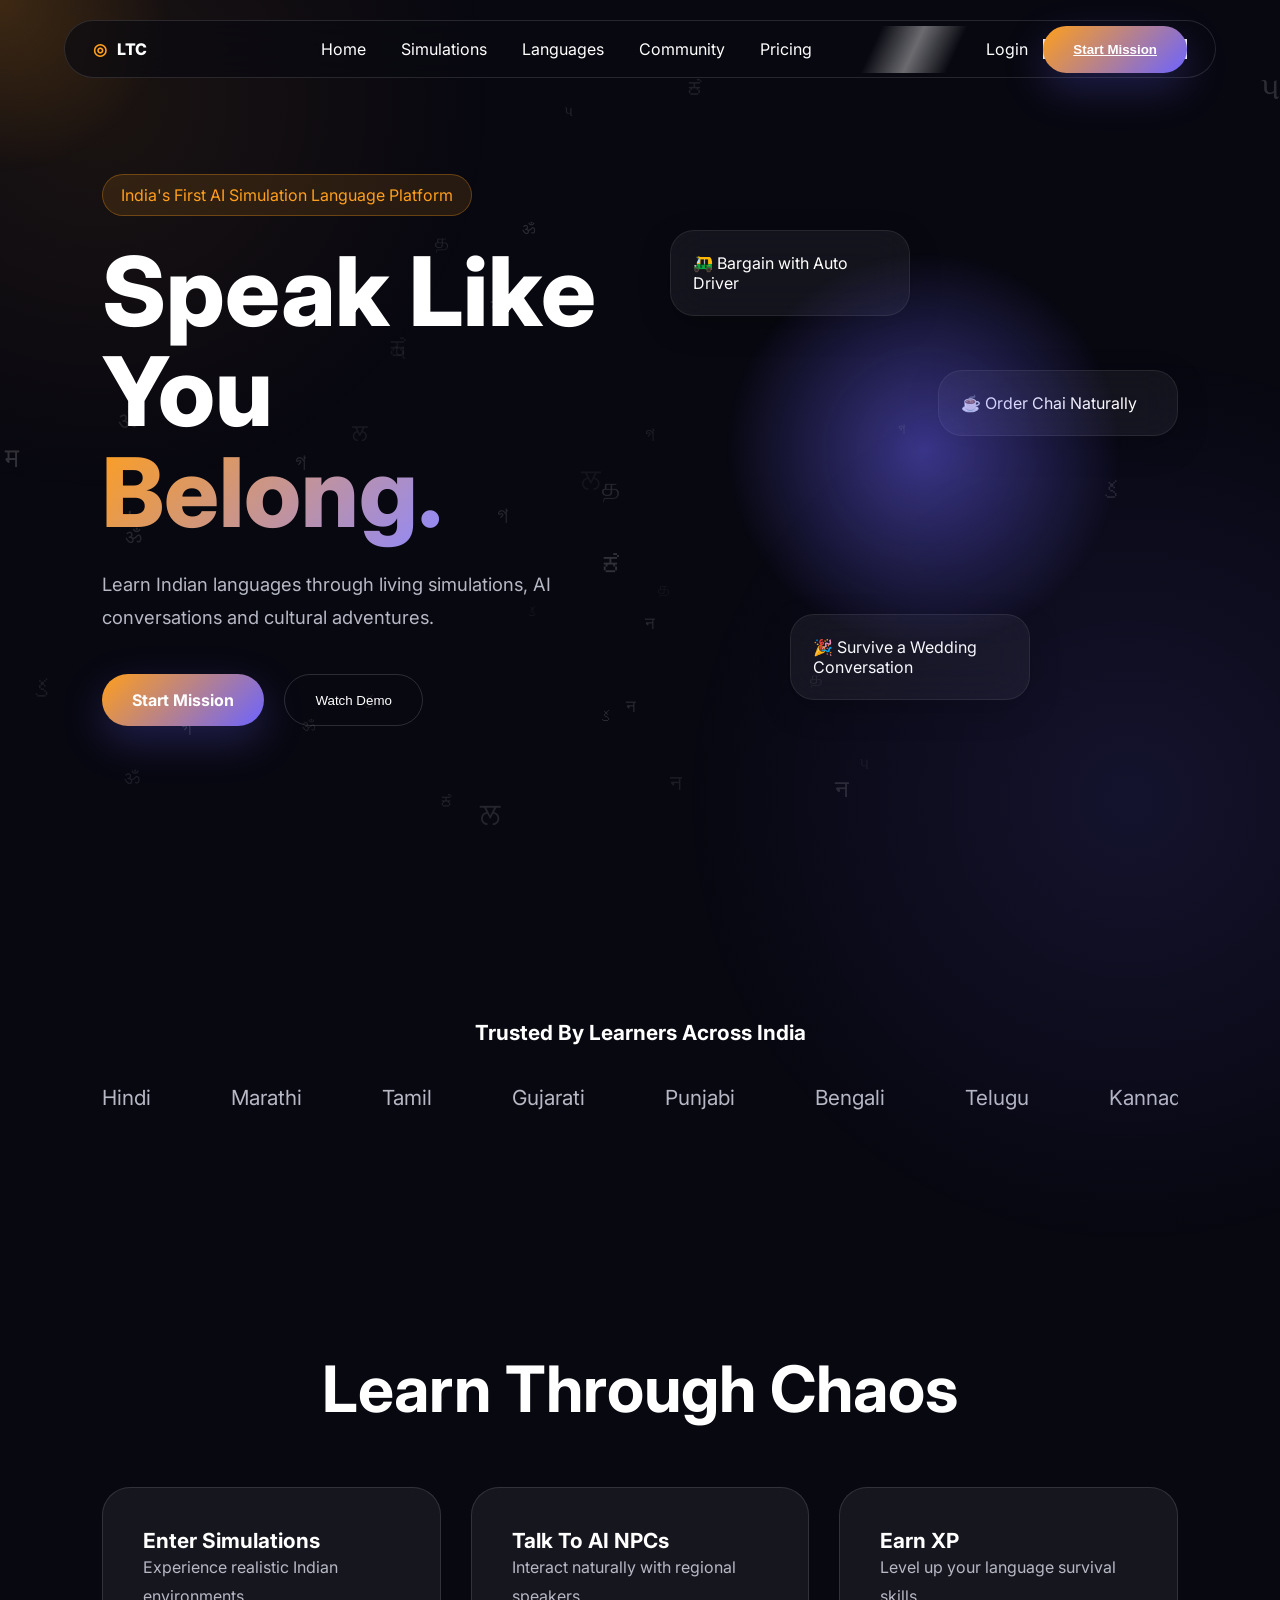
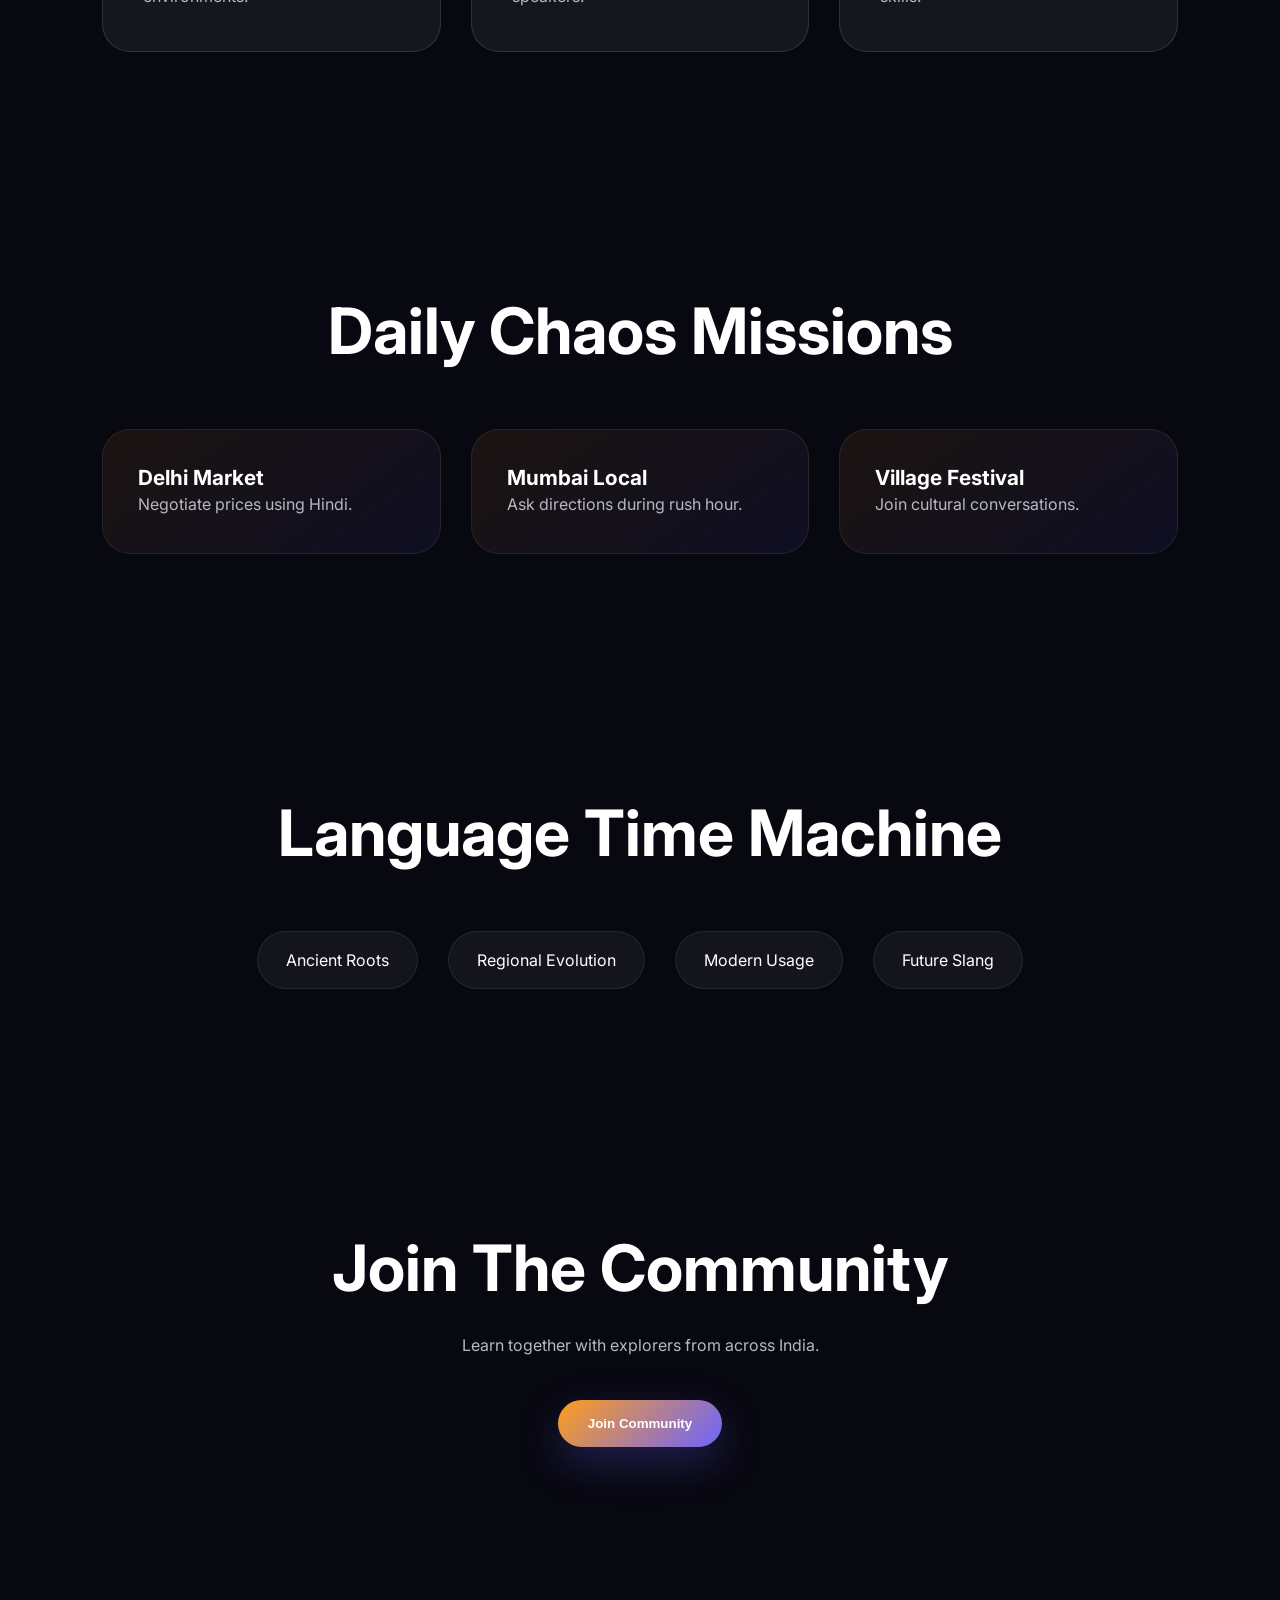
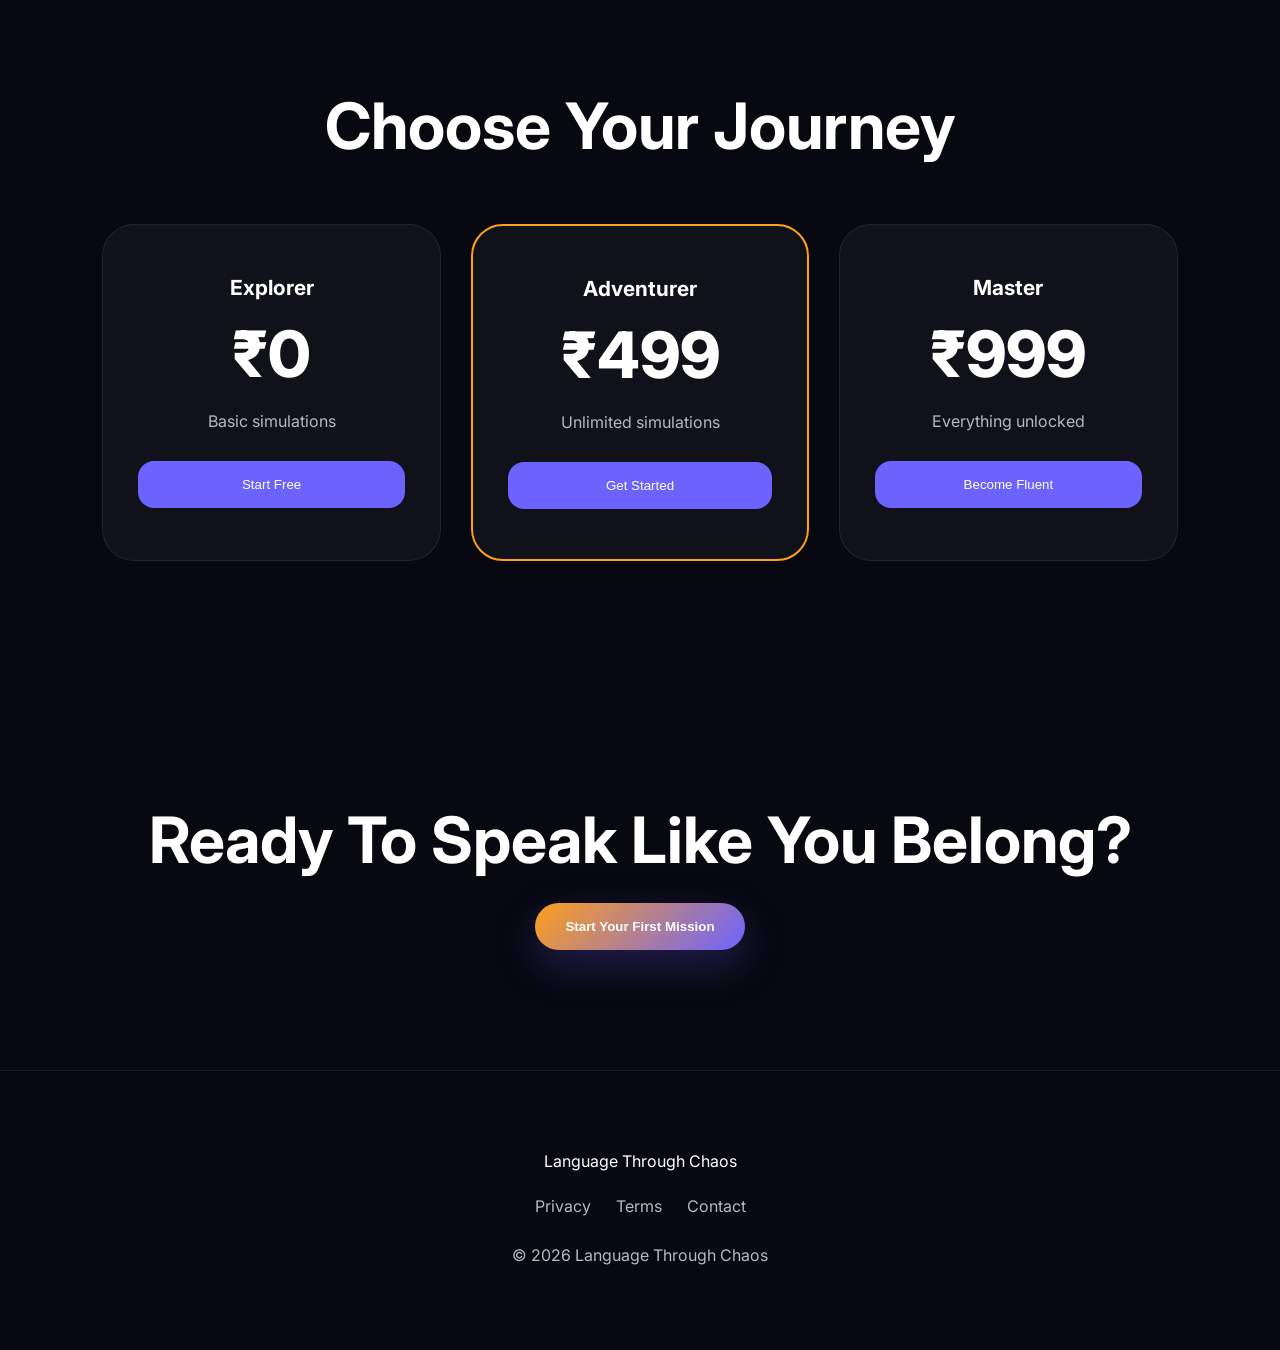
==== commit f6ad2011: "Update index.html" ====
--- a/index.html
+++ b/index.html
@@ -50,11 +50,13 @@
 class="ghost-btn nav-link-btn">
 Login
 </a>
-
+  
+<button>
 <a href="pages/signup.html" class="primary-btn">
 Start Mission
 </a>
-
+</button>
+  
 </div>
 
 <div class="hamburger">
@@ -408,4 +410,4 @@
 <script src="js/particles.js"></script>
 
 </body>
-</html>+</html>
